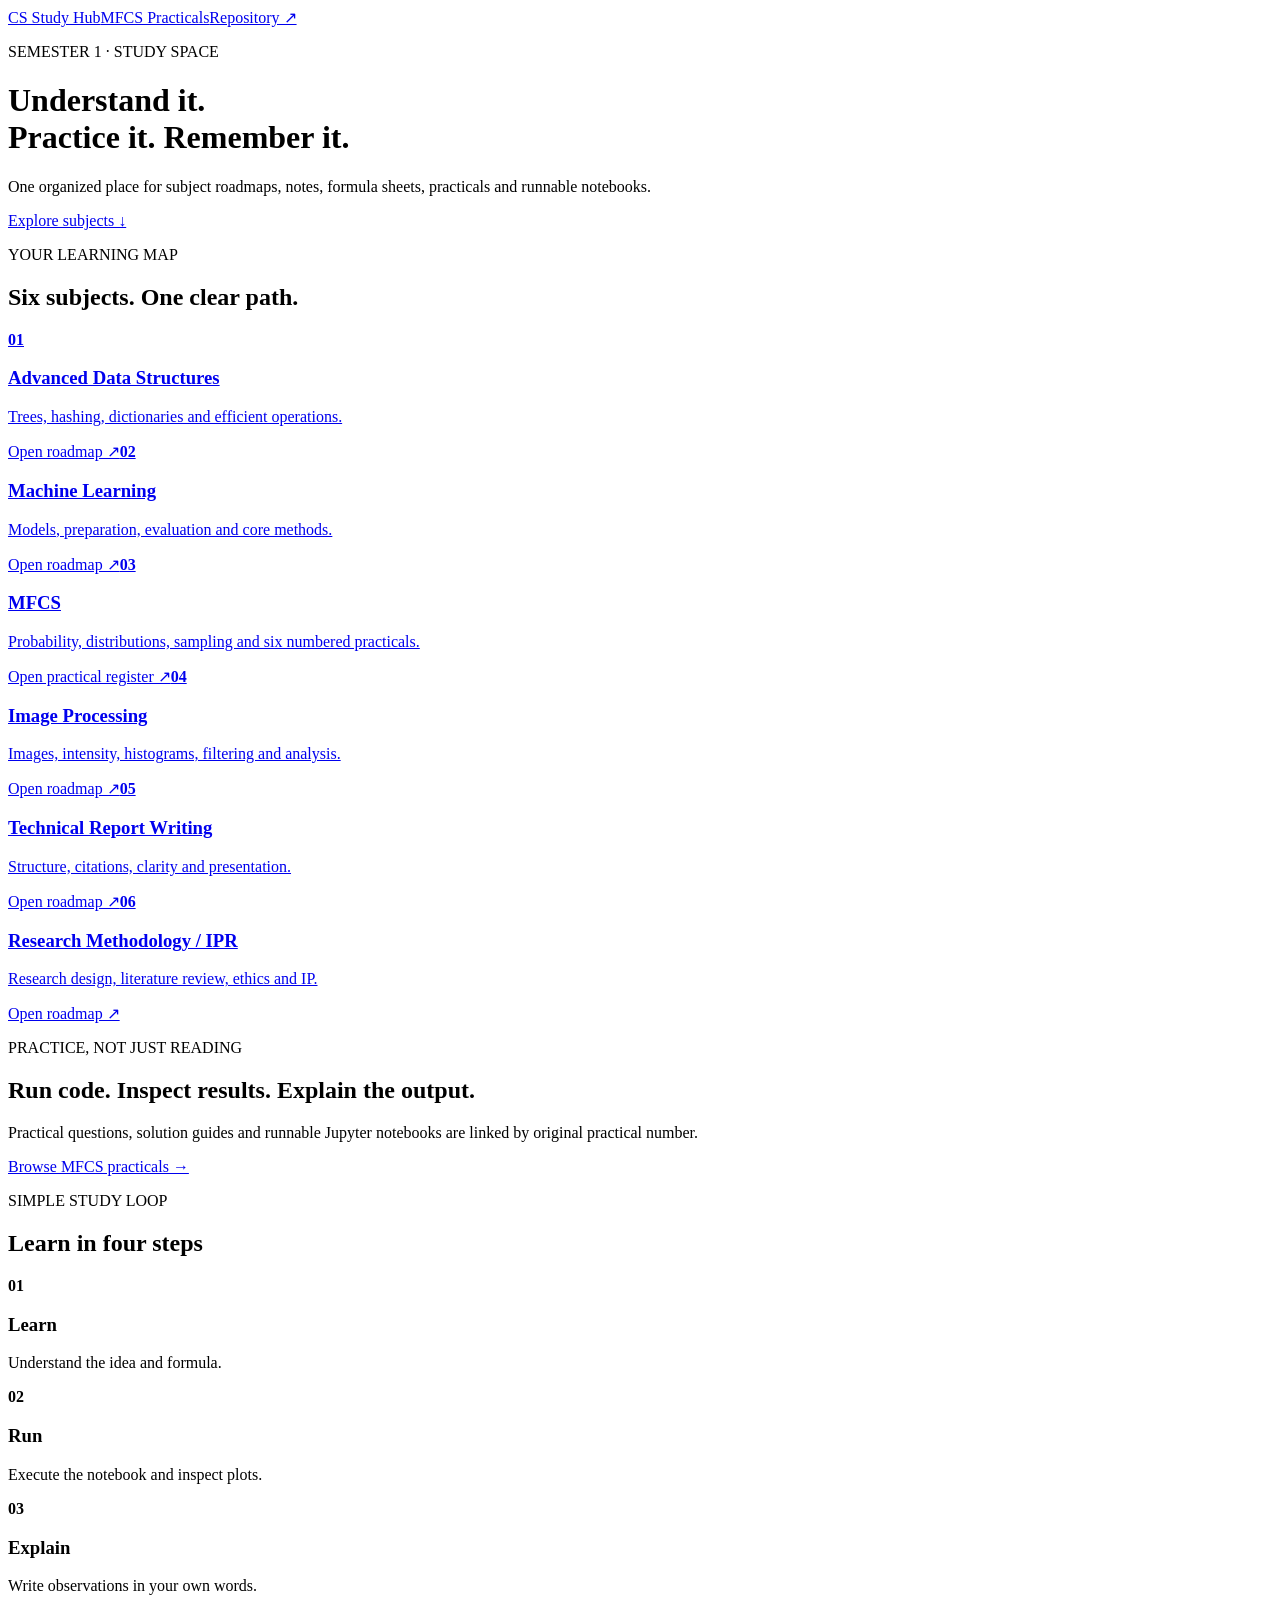
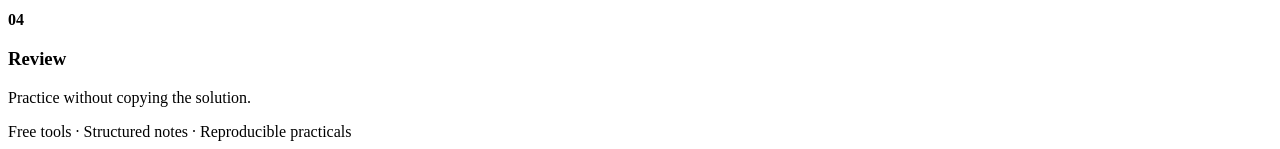
==== docs/index.html @ 149a88ad "Create study hub website homepage" ====
<!doctype html><html lang="en"><head><meta charset="utf-8"><meta name="viewport" content="width=device-width,initial-scale=1"><title>Computer Science Study Hub</title><link rel="stylesheet" href="style.css"></head><body><header><nav><a class="brand" href="./">CS Study Hub</a><a href="practicals.html">MFCS Practicals</a><a href="https://github.com/Ajay230520/computer-science-study-hub-master">Repository ↗</a></nav><div class="hero"><p class="eyebrow">SEMESTER 1 · STUDY SPACE</p><h1>Understand it.<br><span>Practice it. Remember it.</span></h1><p>One organized place for subject roadmaps, notes, formula sheets, practicals and runnable notebooks.</p><a class="button" href="#subjects">Explore subjects ↓</a></div></header><main><section id="subjects"><p class="eyebrow">YOUR LEARNING MAP</p><h2>Six subjects. One clear path.</h2><div class="cards"><a href="https://github.com/Ajay230520/computer-science-study-hub-master/tree/main/advanced-data-structures"><b>01</b><h3>Advanced Data Structures</h3><p>Trees, hashing, dictionaries and efficient operations.</p>Open roadmap ↗</a><a href="https://github.com/Ajay230520/computer-science-study-hub-master/tree/main/machine-learning"><b>02</b><h3>Machine Learning</h3><p>Models, preparation, evaluation and core methods.</p>Open roadmap ↗</a><a class="focus" href="practicals.html"><b>03</b><h3>MFCS</h3><p>Probability, distributions, sampling and six numbered practicals.</p>Open practical register ↗</a><a href="https://github.com/Ajay230520/computer-science-study-hub-master/tree/main/digital-image-processing"><b>04</b><h3>Image Processing</h3><p>Images, intensity, histograms, filtering and analysis.</p>Open roadmap ↗</a><a href="https://github.com/Ajay230520/computer-science-study-hub-master/tree/main/technical-report-writing"><b>05</b><h3>Technical Report Writing</h3><p>Structure, citations, clarity and presentation.</p>Open roadmap ↗</a><a href="https://github.com/Ajay230520/computer-science-study-hub-master/tree/main/research-methodology"><b>06</b><h3>Research Methodology / IPR</h3><p>Research design, literature review, ethics and IP.</p>Open roadmap ↗</a></div></section><section class="callout"><div><p class="eyebrow">PRACTICE, NOT JUST READING</p><h2>Run code. Inspect results. Explain the output.</h2><p>Practical questions, solution guides and runnable Jupyter notebooks are linked by original practical number.</p></div><a class="button dark" href="practicals.html">Browse MFCS practicals →</a></section><section><p class="eyebrow">SIMPLE STUDY LOOP</p><h2>Learn in four steps</h2><div class="steps"><div><b>01</b><h3>Learn</h3><p>Understand the idea and formula.</p></div><div><b>02</b><h3>Run</h3><p>Execute the notebook and inspect plots.</p></div><div><b>03</b><h3>Explain</h3><p>Write observations in your own words.</p></div><div><b>04</b><h3>Review</h3><p>Practice without copying the solution.</p></div></div></section></main><footer>Free tools · Structured notes · Reproducible practicals</footer></body></html>
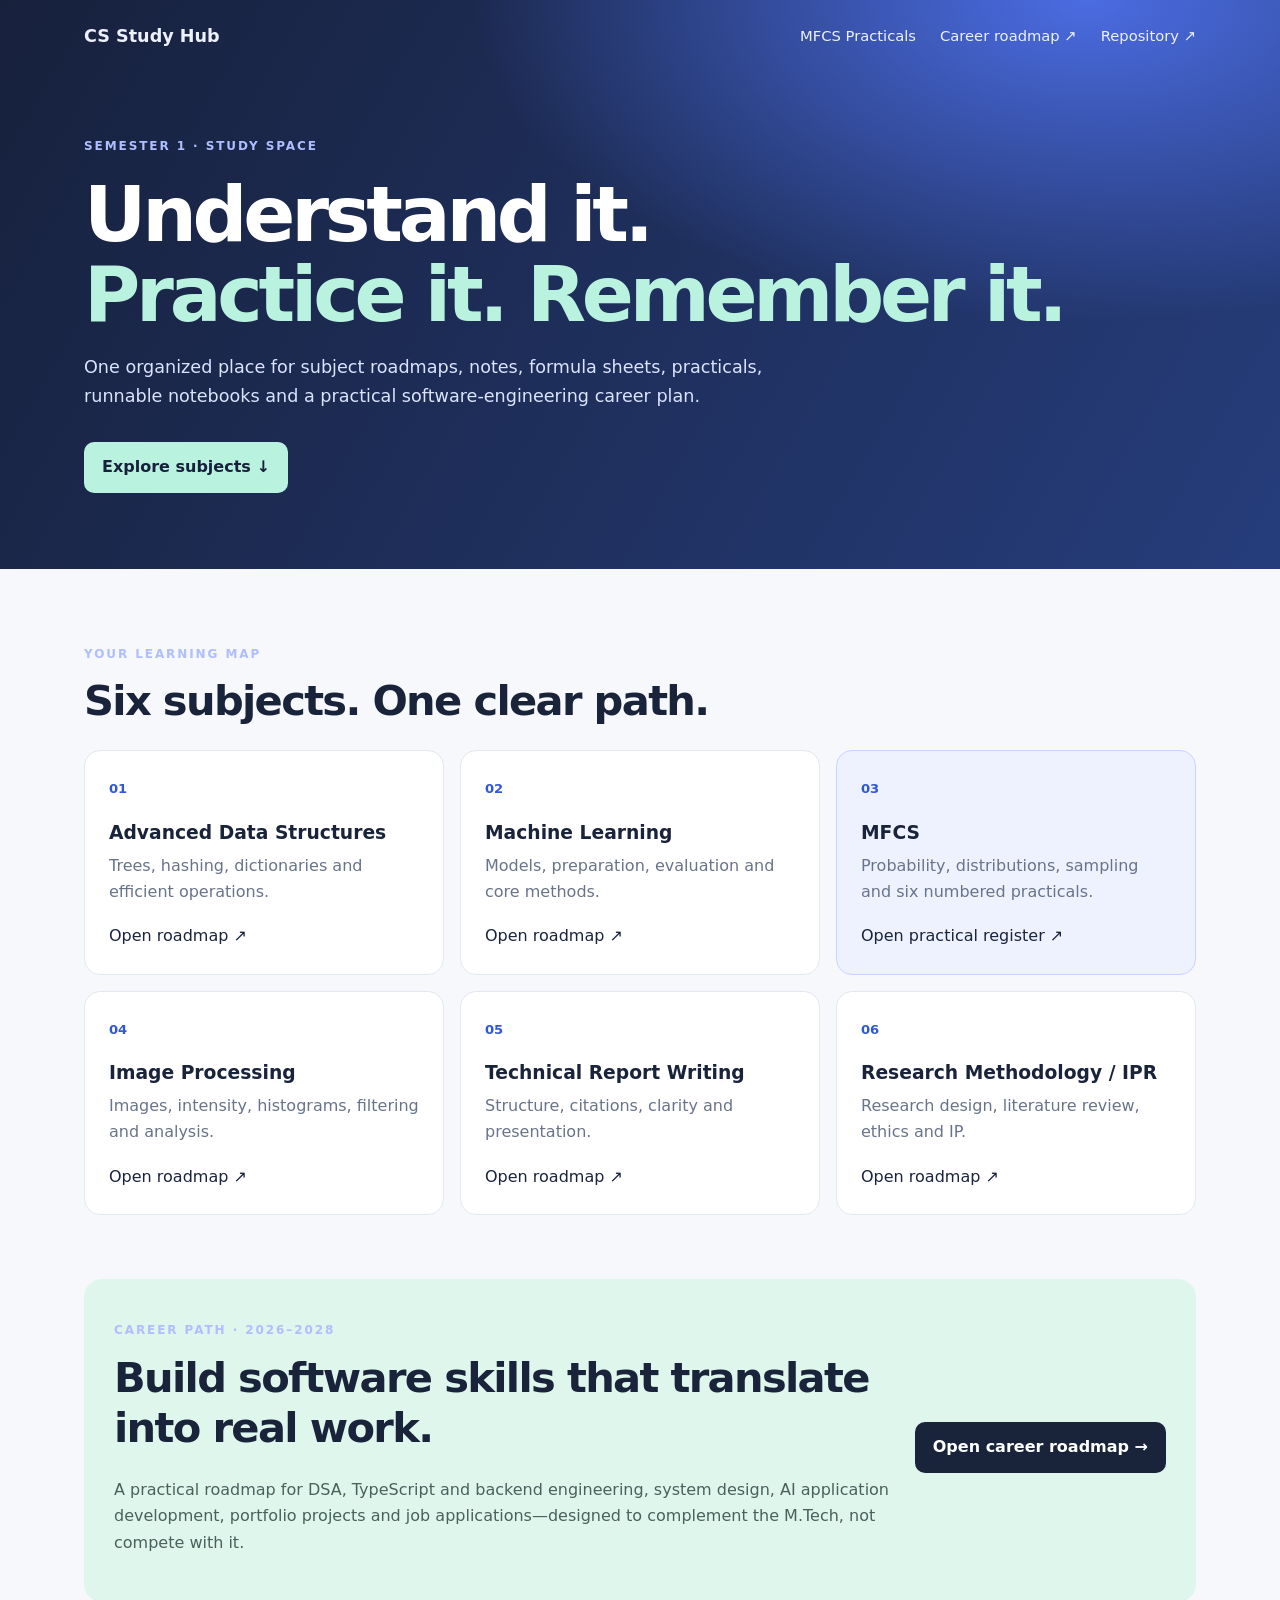
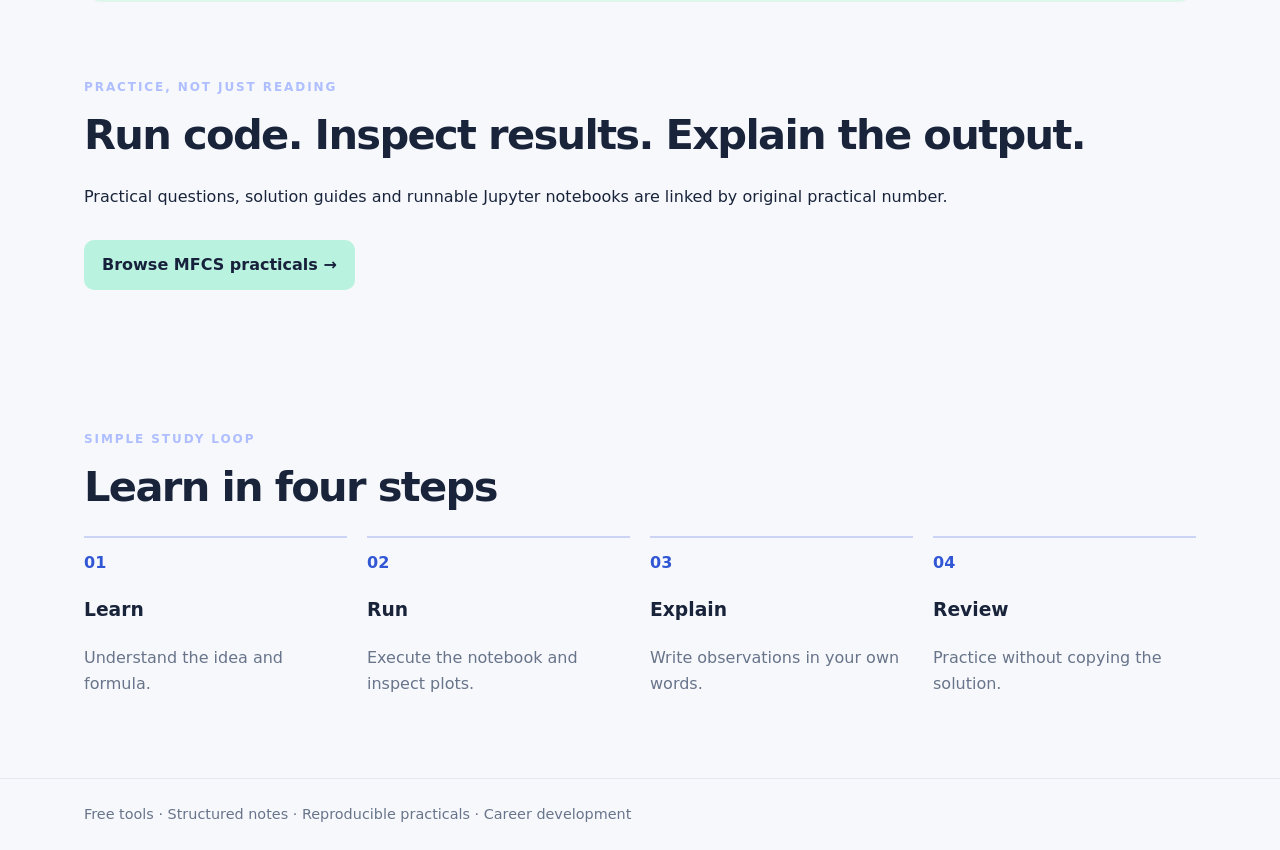
==== commit 825fc338: "Add career roadmap entry to study hub website" ====
--- a/docs/index.html
+++ b/docs/index.html
@@ -1 +1 @@
-<!doctype html><html lang="en"><head><meta charset="utf-8"><meta name="viewport" content="width=device-width,initial-scale=1"><title>Computer Science Study Hub</title><link rel="stylesheet" href="style.css"></head><body><header><nav><a class="brand" href="./">CS Study Hub</a><a href="practicals.html">MFCS Practicals</a><a href="https://github.com/Ajay230520/computer-science-study-hub-master">Repository ↗</a></nav><div class="hero"><p class="eyebrow">SEMESTER 1 · STUDY SPACE</p><h1>Understand it.<br><span>Practice it. Remember it.</span></h1><p>One organized place for subject roadmaps, notes, formula sheets, practicals and runnable notebooks.</p><a class="button" href="#subjects">Explore subjects ↓</a></div></header><main><section id="subjects"><p class="eyebrow">YOUR LEARNING MAP</p><h2>Six subjects. One clear path.</h2><div class="cards"><a href="https://github.com/Ajay230520/computer-science-study-hub-master/tree/main/advanced-data-structures"><b>01</b><h3>Advanced Data Structures</h3><p>Trees, hashing, dictionaries and efficient operations.</p>Open roadmap ↗</a><a href="https://github.com/Ajay230520/computer-science-study-hub-master/tree/main/machine-learning"><b>02</b><h3>Machine Learning</h3><p>Models, preparation, evaluation and core methods.</p>Open roadmap ↗</a><a class="focus" href="practicals.html"><b>03</b><h3>MFCS</h3><p>Probability, distributions, sampling and six numbered practicals.</p>Open practical register ↗</a><a href="https://github.com/Ajay230520/computer-science-study-hub-master/tree/main/digital-image-processing"><b>04</b><h3>Image Processing</h3><p>Images, intensity, histograms, filtering and analysis.</p>Open roadmap ↗</a><a href="https://github.com/Ajay230520/computer-science-study-hub-master/tree/main/technical-report-writing"><b>05</b><h3>Technical Report Writing</h3><p>Structure, citations, clarity and presentation.</p>Open roadmap ↗</a><a href="https://github.com/Ajay230520/computer-science-study-hub-master/tree/main/research-methodology"><b>06</b><h3>Research Methodology / IPR</h3><p>Research design, literature review, ethics and IP.</p>Open roadmap ↗</a></div></section><section class="callout"><div><p class="eyebrow">PRACTICE, NOT JUST READING</p><h2>Run code. Inspect results. Explain the output.</h2><p>Practical questions, solution guides and runnable Jupyter notebooks are linked by original practical number.</p></div><a class="button dark" href="practicals.html">Browse MFCS practicals →</a></section><section><p class="eyebrow">SIMPLE STUDY LOOP</p><h2>Learn in four steps</h2><div class="steps"><div><b>01</b><h3>Learn</h3><p>Understand the idea and formula.</p></div><div><b>02</b><h3>Run</h3><p>Execute the notebook and inspect plots.</p></div><div><b>03</b><h3>Explain</h3><p>Write observations in your own words.</p></div><div><b>04</b><h3>Review</h3><p>Practice without copying the solution.</p></div></div></section></main><footer>Free tools · Structured notes · Reproducible practicals</footer></body></html>+<!doctype html><html lang="en"><head><meta charset="utf-8"><meta name="viewport" content="width=device-width,initial-scale=1"><title>Computer Science Study Hub</title><link rel="stylesheet" href="style.css"></head><body><header><nav><a class="brand" href="./">CS Study Hub</a><a href="practicals.html">MFCS Practicals</a><a href="https://github.com/Ajay230520/computer-science-study-hub-master/blob/main/career-roadmap/2026-2028-software-engineering-roadmap.md">Career roadmap ↗</a><a href="https://github.com/Ajay230520/computer-science-study-hub-master">Repository ↗</a></nav><div class="hero"><p class="eyebrow">SEMESTER 1 · STUDY SPACE</p><h1>Understand it.<br><span>Practice it. Remember it.</span></h1><p>One organized place for subject roadmaps, notes, formula sheets, practicals, runnable notebooks and a practical software-engineering career plan.</p><a class="button" href="#subjects">Explore subjects ↓</a></div></header><main><section id="subjects"><p class="eyebrow">YOUR LEARNING MAP</p><h2>Six subjects. One clear path.</h2><div class="cards"><a href="https://github.com/Ajay230520/computer-science-study-hub-master/tree/main/advanced-data-structures"><b>01</b><h3>Advanced Data Structures</h3><p>Trees, hashing, dictionaries and efficient operations.</p>Open roadmap ↗</a><a href="https://github.com/Ajay230520/computer-science-study-hub-master/tree/main/machine-learning"><b>02</b><h3>Machine Learning</h3><p>Models, preparation, evaluation and core methods.</p>Open roadmap ↗</a><a class="focus" href="practicals.html"><b>03</b><h3>MFCS</h3><p>Probability, distributions, sampling and six numbered practicals.</p>Open practical register ↗</a><a href="https://github.com/Ajay230520/computer-science-study-hub-master/tree/main/digital-image-processing"><b>04</b><h3>Image Processing</h3><p>Images, intensity, histograms, filtering and analysis.</p>Open roadmap ↗</a><a href="https://github.com/Ajay230520/computer-science-study-hub-master/tree/main/technical-report-writing"><b>05</b><h3>Technical Report Writing</h3><p>Structure, citations, clarity and presentation.</p>Open roadmap ↗</a><a href="https://github.com/Ajay230520/computer-science-study-hub-master/tree/main/research-methodology"><b>06</b><h3>Research Methodology / IPR</h3><p>Research design, literature review, ethics and IP.</p>Open roadmap ↗</a></div></section><section class="callout"><div><p class="eyebrow">CAREER PATH · 2026–2028</p><h2>Build software skills that translate into real work.</h2><p>A practical roadmap for DSA, TypeScript and backend engineering, system design, AI application development, portfolio projects and job applications—designed to complement the M.Tech, not compete with it.</p></div><a class="button dark" href="https://github.com/Ajay230520/computer-science-study-hub-master/blob/main/career-roadmap/2026-2028-software-engineering-roadmap.md">Open career roadmap →</a></section><section><p class="eyebrow">PRACTICE, NOT JUST READING</p><h2>Run code. Inspect results. Explain the output.</h2><p>Practical questions, solution guides and runnable Jupyter notebooks are linked by original practical number.</p><a class="button" href="practicals.html">Browse MFCS practicals →</a></section><section><p class="eyebrow">SIMPLE STUDY LOOP</p><h2>Learn in four steps</h2><div class="steps"><div><b>01</b><h3>Learn</h3><p>Understand the idea and formula.</p></div><div><b>02</b><h3>Run</h3><p>Execute the notebook and inspect plots.</p></div><div><b>03</b><h3>Explain</h3><p>Write observations in your own words.</p></div><div><b>04</b><h3>Review</h3><p>Practice without copying the solution.</p></div></div></section></main><footer>Free tools · Structured notes · Reproducible practicals · Career development</footer></body></html>
--- a/docs/style.css
+++ b/docs/style.css
@@ -0,0 +1 @@
+:root{--ink:#19243b;--muted:#68748a;--line:#e3e8f0;--paper:#f7f8fc;--blue:#3157d5;--mint:#dff6ed}*{box-sizing:border-box}body{margin:0;background:var(--paper);color:var(--ink);font:16px/1.65 Inter,system-ui,-apple-system,"Segoe UI",sans-serif}a{color:var(--blue);text-decoration:none}a:hover{text-decoration:underline}nav{max-width:1160px;margin:auto;padding:22px 24px;display:flex;align-items:center;gap:24px;flex-wrap:wrap}nav a{color:#edf1ff;font-size:.92rem}.brand{font-size:1.1rem;font-weight:850;margin-right:auto}header{color:white;background:radial-gradient(ellipse at 85% 0,#4b6ce2,transparent 40%),linear-gradient(120deg,#17213c,#263d7c)}.hero{max-width:1160px;margin:auto;padding:52px 24px 76px}.hero.compact{padding-top:30px;padding-bottom:48px}.eyebrow{font-size:.75rem;font-weight:850;letter-spacing:.16em;color:#aebeff}.hero h1{font-size:clamp(2.5rem,6vw,4.8rem);line-height:1.04;letter-spacing:-.055em;margin:18px 0}.hero h1 span{color:#b9f2de}.hero p:not(.eyebrow){max-width:690px;color:#dbe3ff;font-size:1.1rem}.button{display:inline-block;background:#b9f2de;color:#17213c;font-weight:800;padding:12px 18px;border-radius:10px;margin-top:14px}main{max-width:1160px;margin:auto;padding:0 24px}section{padding:64px 0}h2{font-size:clamp(1.8rem,4vw,2.6rem);line-height:1.2;letter-spacing:-.04em;margin:8px 0 24px}.cards{display:grid;grid-template-columns:repeat(3,minmax(0,1fr));gap:16px}.cards>a{display:block;background:white;border:1px solid var(--line);border-radius:16px;padding:24px;color:var(--ink);min-height:210px;transition:transform .15s}.cards>a:hover{transform:translateY(-3px);text-decoration:none;border-color:#aabaff}.cards b{color:var(--blue);font-size:.82rem}.cards h3{margin:16px 0 4px}.cards p{color:var(--muted);margin:4px 0 18px}.cards .focus{background:#eef2ff;border-color:#c9d3ff}.callout{background:var(--mint);padding:30px;border-radius:18px;display:flex;align-items:center;justify-content:space-between;gap:24px}.callout p:not(.eyebrow){color:#47625c}.dark{background:var(--ink);color:white;white-space:nowrap}.steps{display:grid;grid-template-columns:repeat(4,1fr);gap:20px}.steps>div{border-top:2px solid #cbd4f5;padding-top:12px}.steps b{color:var(--blue)}.steps p{color:var(--muted)}footer{border-top:1px solid var(--line);padding:24px max(24px,calc((100% - 1112px)/2));display:flex;justify-content:space-between;gap:12px;flex-wrap:wrap;color:var(--muted);font-size:.9rem}.toolbar{display:flex;align-items:center;gap:12px;flex-wrap:wrap;margin-bottom:18px}.toolbar label{font-weight:750}.toolbar input{flex:1;min-width:220px;padding:12px 14px;border:1px solid #cfd6e3;border-radius:10px;font:inherit}.toolbar span{color:var(--muted)}.table-wrap{overflow:auto;border:1px solid var(--line);border-radius:14px;background:white}table{width:100%;border-collapse:collapse;min-width:900px}th,td{text-align:left;vertical-align:top;padding:15px 16px;border-bottom:1px solid var(--line)}th{background:#edf1fb;color:#39466a;font-size:.78rem;text-transform:uppercase;letter-spacing:.06em}td{font-size:.92rem}td:first-child{font-weight:850;color:var(--blue)}tbody tr:hover{background:#fafbff}tbody tr[hidden]{display:none}.note{background:#fff8e8;border-left:4px solid #e2b34c;padding:16px;border-radius:8px;color:#665323;margin:22px 0}.runbox{background:white;border:1px solid var(--line);border-radius:16px;padding:24px}.runbox pre{background:#19243b;color:#edf1ff;padding:18px;border-radius:10px;overflow:auto}@media(max-width:800px){.cards{grid-template-columns:repeat(2,1fr)}.steps{grid-template-columns:repeat(2,1fr)}.callout{align-items:flex-start;flex-direction:column}}@media(max-width:520px){nav .brand{width:100%}nav{gap:12px}.hero{padding:32px 18px 54px}main{padding:0 18px}.cards,.steps{grid-template-columns:1fr}section{padding:44px 0}footer{padding:22px 18px}}
